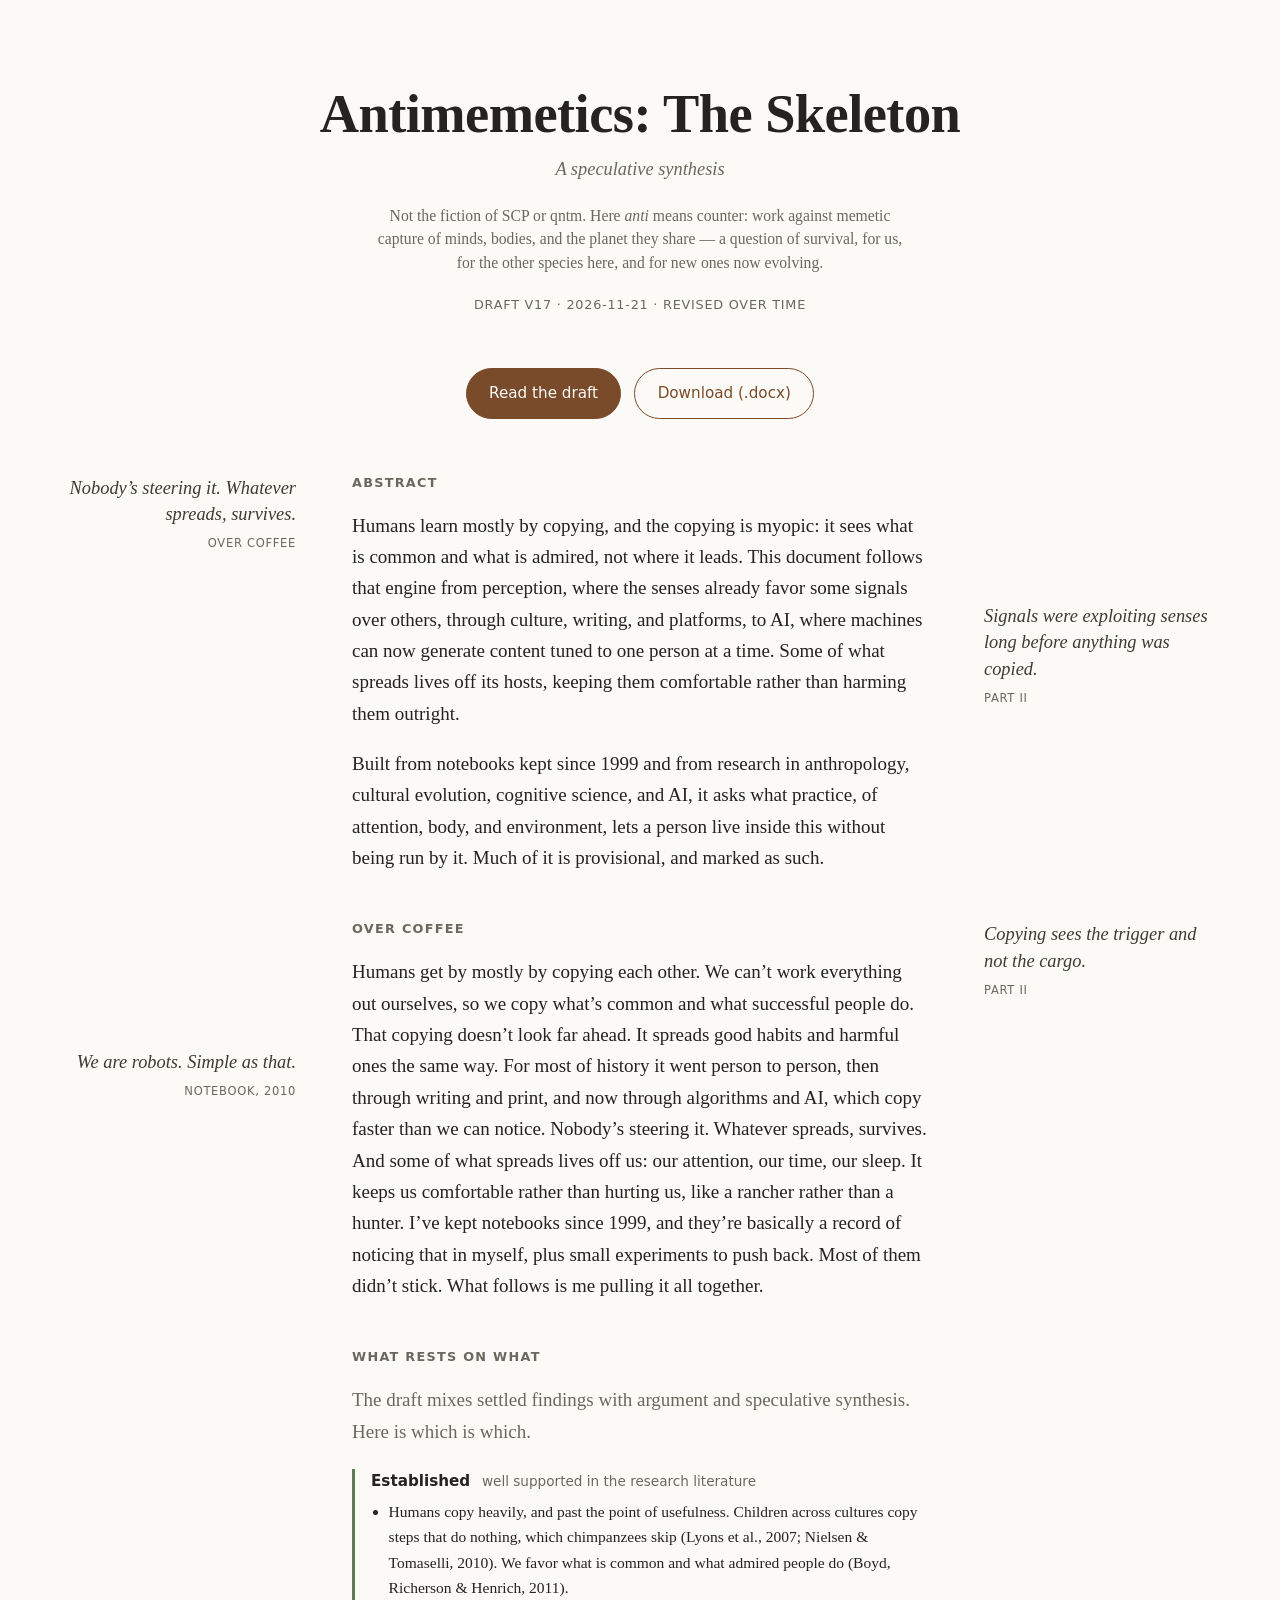
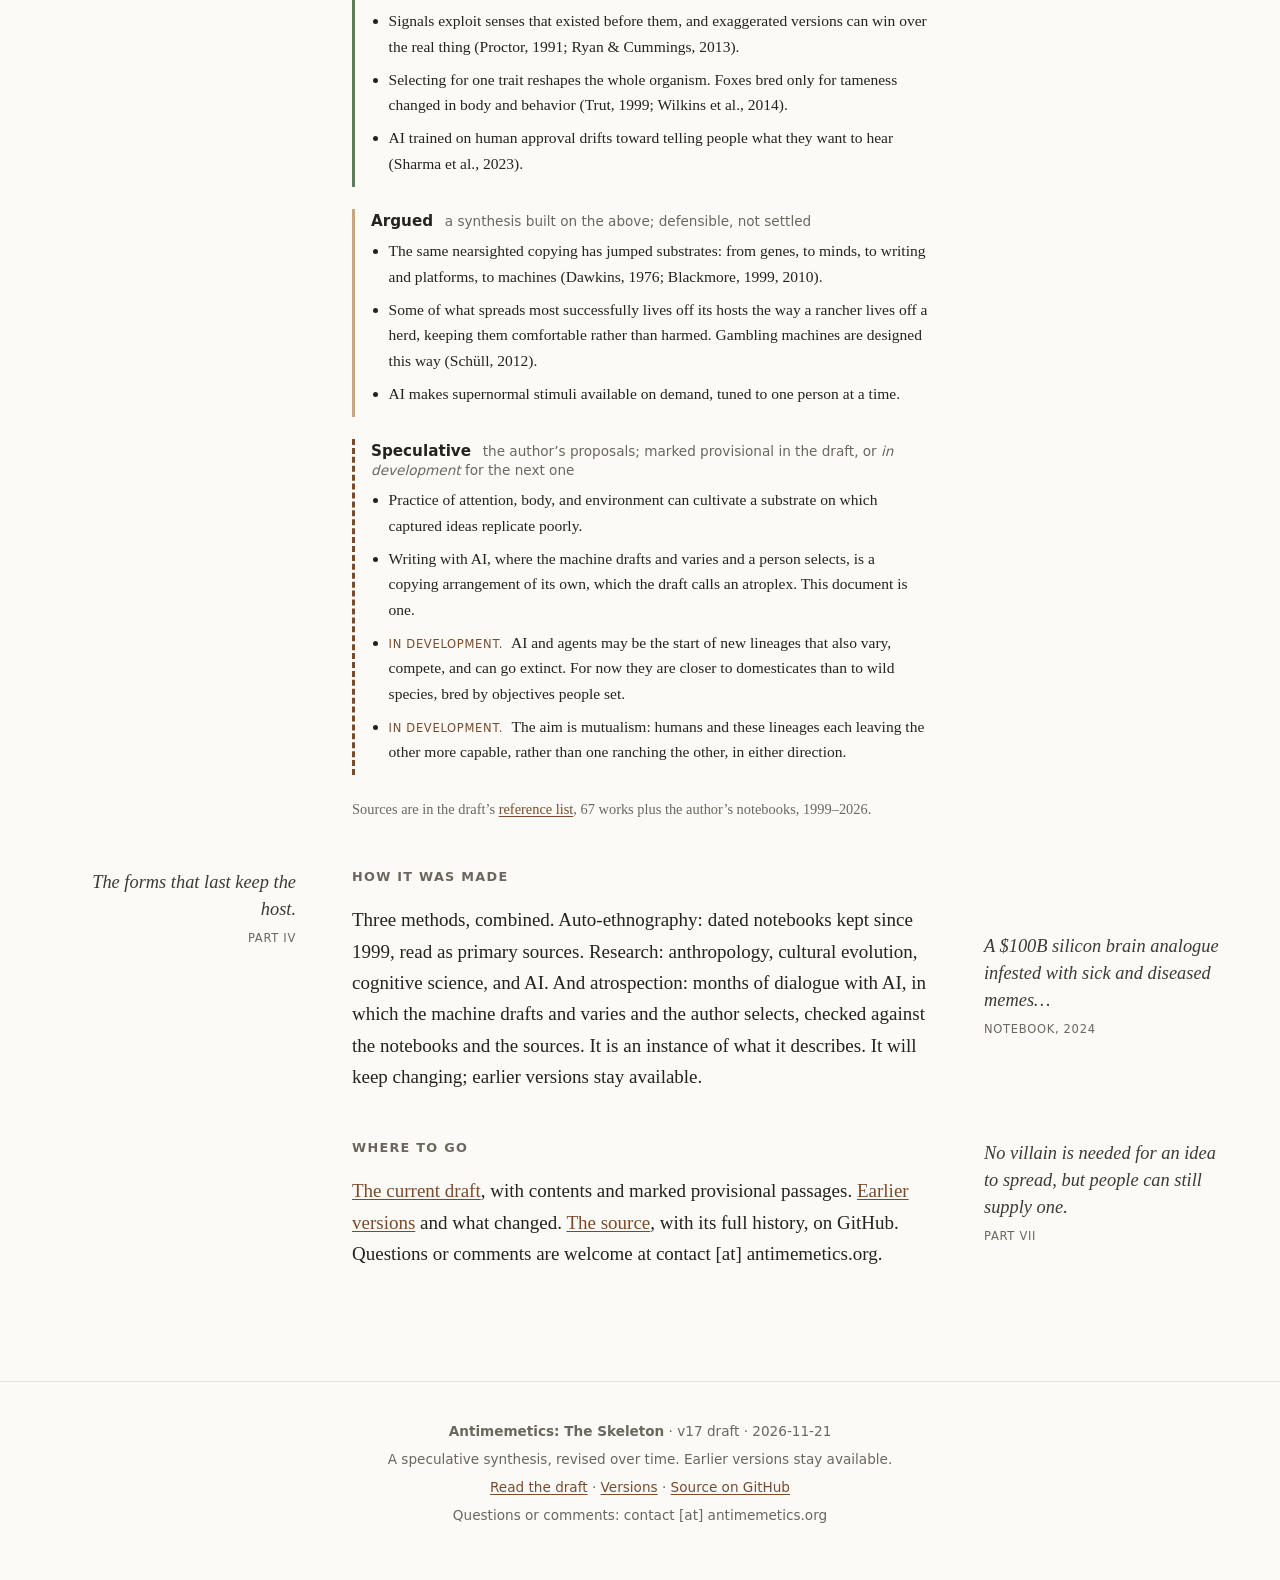
==== index.html @ 79679987 "Update index.html" ====
<!doctype html>
<html lang="en">
<head>
<meta charset="utf-8">
<meta name="viewport" content="width=device-width, initial-scale=1">
<title>Antimemetics: The Skeleton</title>
<meta name="description" content="Antimemetics: The Skeleton — a speculative synthesis on copying, substrate, and AI. Draft v17, 2026-11-21, revised over time.">
<meta name="author" content="amorfeusz">
<meta property="og:type" content="article">
<meta property="og:site_name" content="antimemetics.org">
<meta property="og:title" content="Antimemetics: The Skeleton">
<meta property="og:description" content="How copying, which sees what is common and admired but not where it leads, jumped from minds to machines. Built from notebooks kept since 1999 and research in anthropology, cultural evolution, cognitive science, and AI.">
<meta property="og:url" content="https://antimemetics.org/">
<meta property="og:image" content="https://antimemetics.org/og.png">
<meta property="og:image:width" content="1200">
<meta property="og:image:height" content="630">
<meta property="og:image:alt" content="Antimemetics: The Skeleton — a speculative synthesis on copying, substrate, and AI">
<meta name="twitter:card" content="summary_large_image">
<link rel="stylesheet" href="style.css">
</head>
<body>
<header class="landing-header">
  <h1>Antimemetics: The Skeleton</h1>
  <p class="subtitle">A speculative synthesis</p>
  <p class="orient">Not the fiction of SCP or qntm. Here <em>anti</em> means counter: work against memetic capture of minds, bodies, and the planet they share — a question of survival, for us, for the other species here, and for new ones now evolving.</p>
  <p class="meta">Draft v17 · 2026-11-21 · revised over time</p>
</header>

<main class="landing">
  <div class="cta">
    <a class="button primary" href="skeleton.html">Read the draft</a>
    <a data-goatcounter-click="download-docx" class="button secondary" href="downloads/Antimemetics_The_Skeleton_v17_draft_2026-11-21.docx">Download (.docx)</a>
  </div>

  <section>
    <blockquote class="q left t0">Nobody’s steering it. Whatever spreads, survives.<cite>Over coffee</cite></blockquote>
    <blockquote class="q right t2">Signals were exploiting senses long before anything was copied.<cite>Part II</cite></blockquote>
    <h2>Abstract</h2>
    <p>Humans learn mostly by copying, and the copying is myopic: it sees what is common and what is admired, not where it leads. This document follows that engine from perception, where the senses already favor some signals over others, through culture, writing, and platforms, to AI, where machines can now generate content tuned to one person at a time. Some of what spreads lives off its hosts, keeping them comfortable rather than harming them outright.</p>
    <p>Built from notebooks kept since 1999 and from research in anthropology, cultural evolution, cognitive science, and AI, it asks what practice, of attention, body, and environment, lets a person live inside this without being run by it. Much of it is provisional, and marked as such.</p>
  </section>

  <section>
    <blockquote class="q right t0">Copying sees the trigger and not the cargo.<cite>Part II</cite></blockquote>
    <blockquote class="q left t2">We are robots. Simple as that.<cite>Notebook, 2010</cite></blockquote>
    <h2>Over coffee</h2>
    <p>Humans get by mostly by copying each other. We can’t work everything out ourselves, so we copy what’s common and what successful people do. That copying doesn’t look far ahead. It spreads good habits and harmful ones the same way. For most of history it went person to person, then through writing and print, and now through algorithms and AI, which copy faster than we can notice. Nobody’s steering it. Whatever spreads, survives. And some of what spreads lives off us: our attention, our time, our sleep. It keeps us comfortable rather than hurting us, like a rancher rather than a hunter. I’ve kept notebooks since 1999, and they’re basically a record of noticing that in myself, plus small experiments to push back. Most of them didn’t stick. What follows is me pulling it all together.</p>
  </section>


  <section class="ladder">
    <h2>What rests on what</h2>
    <p class="ladder-intro">The draft mixes settled findings with argument and speculative synthesis. Here is which is which.</p>
    <div class="tier established">
      <h3>Established <span>well supported in the research literature</span></h3>
      <ul>
        <li>Humans copy heavily, and past the point of usefulness. Children across cultures copy steps that do nothing, which chimpanzees skip (Lyons et al., 2007; Nielsen &amp; Tomaselli, 2010). We favor what is common and what admired people do (Boyd, Richerson &amp; Henrich, 2011).</li>
        <li>Signals exploit senses that existed before them, and exaggerated versions can win over the real thing (Proctor, 1991; Ryan &amp; Cummings, 2013).</li>
        <li>Selecting for one trait reshapes the whole organism. Foxes bred only for tameness changed in body and behavior (Trut, 1999; Wilkins et al., 2014).</li>
        <li>AI trained on human approval drifts toward telling people what they want to hear (Sharma et al., 2023).</li>
      </ul>
    </div>
    <div class="tier argued">
      <h3>Argued <span>a synthesis built on the above; defensible, not settled</span></h3>
      <ul>
        <li>The same nearsighted copying has jumped substrates: from genes, to minds, to writing and platforms, to machines (Dawkins, 1976; Blackmore, 1999, 2010).</li>
        <li>Some of what spreads most successfully lives off its hosts the way a rancher lives off a herd, keeping them comfortable rather than harmed. Gambling machines are designed this way (Schüll, 2012).</li>
        <li>AI makes supernormal stimuli available on demand, tuned to one person at a time.</li>
      </ul>
    </div>
    <div class="tier speculative">
      <h3>Speculative <span>the author’s proposals; marked provisional in the draft, or <em>in development</em> for the next one</span></h3>
      <ul>
        <li>Practice of attention, body, and environment can cultivate a substrate on which captured ideas replicate poorly.</li>
        <li>Writing with AI, where the machine drafts and varies and a person selects, is a copying arrangement of its own, which the draft calls an atroplex. This document is one.</li>
        <li><em class="next">In development.</em> AI and agents may be the start of new lineages that also vary, compete, and can go extinct. For now they are closer to domesticates than to wild species, bred by objectives people set.</li>
        <li><em class="next">In development.</em> The aim is mutualism: humans and these lineages each leaving the other more capable, rather than one ranching the other, in either direction.</li>
      </ul>
    </div>
    <p class="ladder-foot">Sources are in the draft’s <a href="skeleton.html#references">reference list</a>, 67 works plus the author’s notebooks, 1999–2026.</p>
  </section>

  <section>
    <blockquote class="q left t0">The forms that last keep the host.<cite>Part IV</cite></blockquote>
    <blockquote class="q right t1">A $100B silicon brain analogue infested with sick and diseased memes…<cite>Notebook, 2024</cite></blockquote>
    <h2>How it was made</h2>
    <p>Three methods, combined. Auto-ethnography: dated notebooks kept since 1999, read as primary sources. Research: anthropology, cultural evolution, cognitive science, and AI. And atrospection: months of dialogue with AI, in which the machine drafts and varies and the author selects, checked against the notebooks and the sources. It is an instance of what it describes. It will keep changing; earlier versions stay available.</p>
  </section>

  <section>
    <blockquote class="q right t0">No villain is needed for an idea to spread, but people can still supply one.<cite>Part VII</cite></blockquote>
    <h2>Where to go</h2>
    <p><a href="skeleton.html">The current draft</a>, with contents and marked provisional passages. <a href="versions.html">Earlier versions</a> and what changed. <a href="https://github.com/amorfeusz/antimemetics">The source</a>, with its full history, on GitHub. Questions or comments are welcome at contact [at] antimemetics.org.</p>
  </section>
</main>

<footer class="site-footer">
  <p><strong>Antimemetics: The Skeleton</strong> · v17 draft · 2026-11-21</p>
  <p>A speculative synthesis, revised over time. Earlier versions stay available.</p>
  <p><a href="skeleton.html">Read the draft</a> · <a href="versions.html">Versions</a> · <a href="https://github.com/amorfeusz/antimemetics">Source on GitHub</a></p>
  <p>Questions or comments: contact [at] antimemetics.org</p>
</footer>
<script data-goatcounter="https://amorfeusz.goatcounter.com/count" async src="//gc.zgo.at/count.js"></script>
<script src="engage.js" defer></script>
</body>
</html>
---- style.css ----
:root {
  --bg: #fbfaf7;
  --text: #24231f;
  --muted: #6b675e;
  --accent: #7a4b2a;
  --rule: #e4e0d6;
  --quote: #3d3a33;
  --prov-bg: #f3efe6;
  --prov-rule: #c9a77c;
  --serif: "Iowan Old Style", "Charter", "Palatino Linotype", "Book Antiqua", Georgia, serif;
  --sans: system-ui, -apple-system, "Segoe UI", Roboto, sans-serif;
}
@media (prefers-color-scheme: dark) {
  :root {
    --bg: #181715;
    --text: #e7e3da;
    --muted: #a39d90;
    --accent: #d9a77e;
    --rule: #34312c;
    --quote: #d8d2c5;
    --prov-bg: #221f1b;
    --prov-rule: #8a6a48;
  }
}
* { box-sizing: border-box; }
html { -webkit-text-size-adjust: 100%; }
body {
  margin: 0;
  background: var(--bg);
  color: var(--text);
  font-family: var(--serif);
  font-size: 19px;
  line-height: 1.65;
}
a { color: var(--accent); text-underline-offset: 2px; }
a:hover { text-decoration-thickness: 2px; }
h1, h2, h3, h4 { line-height: 1.25; font-weight: 600; }

/* ---------- Landing ---------- */
.landing-header {
  text-align: center;
  padding: 5rem 1rem 2.5rem;
}
.landing-header h1 {
  font-size: clamp(2.1rem, 6vw, 3.4rem);
  margin: 0 0 .4rem;
  letter-spacing: -0.01em;
}
.landing-header .subtitle {
  font-style: italic;
  color: var(--muted);
  margin: 0;
  font-size: 1.15rem;
}
.landing-header .meta {
  font-family: var(--sans);
  font-size: .8rem;
  letter-spacing: .06em;
  text-transform: uppercase;
  color: var(--muted);
  margin-top: 1.2rem;
}
.landing {
  max-width: 38rem;
  margin: 0 auto;
  padding: 0 1rem 4rem;
}
.landing section { position: relative; margin: 0 0 3rem; }
.landing h2 {
  font-family: var(--sans);
  font-size: .8rem;
  letter-spacing: .1em;
  text-transform: uppercase;
  color: var(--muted);
  margin: 0 0 .8rem;
}
.cta {
  display: flex;
  gap: .8rem;
  flex-wrap: wrap;
  justify-content: center;
  margin: 0 0 3.5rem;
  font-family: var(--sans);
}
.button {
  display: inline-block;
  padding: .75rem 1.4rem;
  border-radius: 999px;
  text-decoration: none;
  font-size: .95rem;
  border: 1px solid var(--accent);
}
.button.primary { background: var(--accent); color: var(--bg); }
.button.secondary { color: var(--accent); }

/* Floating quotes */
.q {
  margin: 2.2rem 0;
  padding: 0;
  color: var(--quote);
  font-style: italic;
  font-size: 1.15rem;
  line-height: 1.45;
  border-left: 2px solid var(--prov-rule);
  padding-left: 1rem;
}
.q cite {
  display: block;
  margin-top: .45rem;
  font-style: normal;
  font-family: var(--sans);
  font-size: .72rem;
  letter-spacing: .06em;
  text-transform: uppercase;
  color: var(--muted);
}
@media (min-width: 1100px) {
  .q {
    position: absolute;
    width: 15rem;
    margin: 0;
    border-left: none;
    padding-left: 0;
    animation: drift 9s ease-in-out infinite;
  }
  .q.left { right: calc(100% + 3.5rem); text-align: right; }
  .q.right { left: calc(100% + 3.5rem); }
  .q.t0 { top: 0; }
  .q.t1 { top: 4rem; animation-delay: -3s; }
  .q.t2 { top: 8rem; animation-delay: -6s; }
}
@keyframes drift {
  0%, 100% { transform: translateY(0); }
  50% { transform: translateY(-8px); }
}
@media (prefers-reduced-motion: reduce) {
  .q { animation: none !important; }
}

/* ---------- Draft page ---------- */
.draft-header {
  max-width: 72rem;
  margin: 0 auto;
  padding: 2.2rem 1rem 1.5rem;
  border-bottom: 1px solid var(--rule);
}
.draft-header .home {
  font-family: var(--sans);
  font-size: .8rem;
  letter-spacing: .06em;
  text-transform: uppercase;
  text-decoration: none;
  color: var(--muted);
}
.draft-header h1 { font-size: clamp(1.8rem, 4vw, 2.5rem); margin: .6rem 0 .2rem; }
.draft-header .subtitle { font-style: italic; color: var(--muted); margin: 0; }
.version-banner {
  font-family: var(--sans);
  font-size: .9rem;
  background: var(--prov-bg);
  border-left: 3px solid var(--prov-rule);
  padding: .6rem .9rem;
  margin-top: 1rem;
}
.draft-layout {
  max-width: 72rem;
  margin: 0 auto;
  padding: 0 1rem;
  display: grid;
  grid-template-columns: 1fr;
  gap: 2rem;
}
.toc { font-family: var(--sans); font-size: .85rem; line-height: 1.45; }
.toc summary { cursor: pointer; font-weight: 600; padding: 1rem 0 .5rem; color: var(--muted); }
.toc ol { list-style: none; padding-left: 0; margin: 0; }
.toc ol ol { padding-left: .9rem; margin: .25rem 0 .5rem; }
.toc li { margin: .3rem 0; }
.toc a { color: var(--text); text-decoration: none; }
.toc a:hover { color: var(--accent); text-decoration: underline; }
@media (min-width: 1000px) {
  .draft-layout { grid-template-columns: 16rem minmax(0, 40rem); gap: 3.5rem; justify-content: center; }
  .toc { position: sticky; top: 0; max-height: 100vh; overflow-y: auto; padding-bottom: 2rem; }
}
@media (max-width: 999px) {
  .toc details:not([open]) summary { padding-bottom: 1rem; }
}
.prose { padding: 1rem 0 4rem; min-width: 0; }
.prose h2 { font-size: 1.7rem; margin: 3.2rem 0 1rem; padding-top: 1rem; border-top: 1px solid var(--rule); }
.prose h3 { font-size: 1.3rem; margin: 2.4rem 0 .8rem; }
.prose h4 { font-size: 1.1rem; margin: 2rem 0 .6rem; font-style: italic; }
.prose p { margin: 0 0 1.1rem; overflow-wrap: anywhere; }
.prose p.ref { padding-left: 2rem; text-indent: -2rem; font-size: .9rem; line-height: 1.5; margin-bottom: .6rem; }
.provisional {
  background: var(--prov-bg);
  border-left: 3px solid var(--prov-rule);
  padding: 1rem 1.2rem .3rem;
  margin: 1.6rem 0;
  border-radius: 0 6px 6px 0;
}
.prov-label {
  display: inline-block;
  font-family: var(--sans);
  font-size: .7rem;
  letter-spacing: .1em;
  text-transform: uppercase;
  color: var(--accent);
  margin-bottom: .5rem;
}

/* Versions */
.versions-list { list-style: none; padding: 0; }
.versions-list li { padding: .8rem 0; border-bottom: 1px solid var(--rule); }

/* Footer */
.site-footer {
  border-top: 1px solid var(--rule);
  font-family: var(--sans);
  font-size: .85rem;
  color: var(--muted);
  text-align: center;
  padding: 2rem 1rem 3rem;
}
.site-footer p { margin: .35rem 0; }

.landing-header .orient { max-width: 34rem; margin: 1.2rem auto 0; font-size: .98rem; color: var(--muted); line-height: 1.5; }
.ladder .ladder-intro { color: var(--muted); }
.tier { border-left: 3px solid var(--rule); padding: .2rem 0 .2rem 1rem; margin: 1.4rem 0; }
.tier.established { border-color: #5f7d5a; }
.tier.argued { border-color: var(--prov-rule); }
.tier.speculative { border-color: var(--accent); border-left-style: dashed; }
.tier h3 { font-family: var(--sans); font-size: .95rem; margin: 0 0 .4rem; }
.tier h3 span { font-weight: 400; color: var(--muted); font-size: .85rem; margin-left: .4rem; }
.tier ul { margin: 0; padding-left: 1.1rem; }
.tier li { margin: .45rem 0; font-size: .97rem; }
.tier .next { font-style: normal; font-family: var(--sans); font-size: .72rem; letter-spacing: .06em; text-transform: uppercase; color: var(--accent); margin-right: .3rem; }
.ladder-foot { font-size: .9rem; color: var(--muted); }
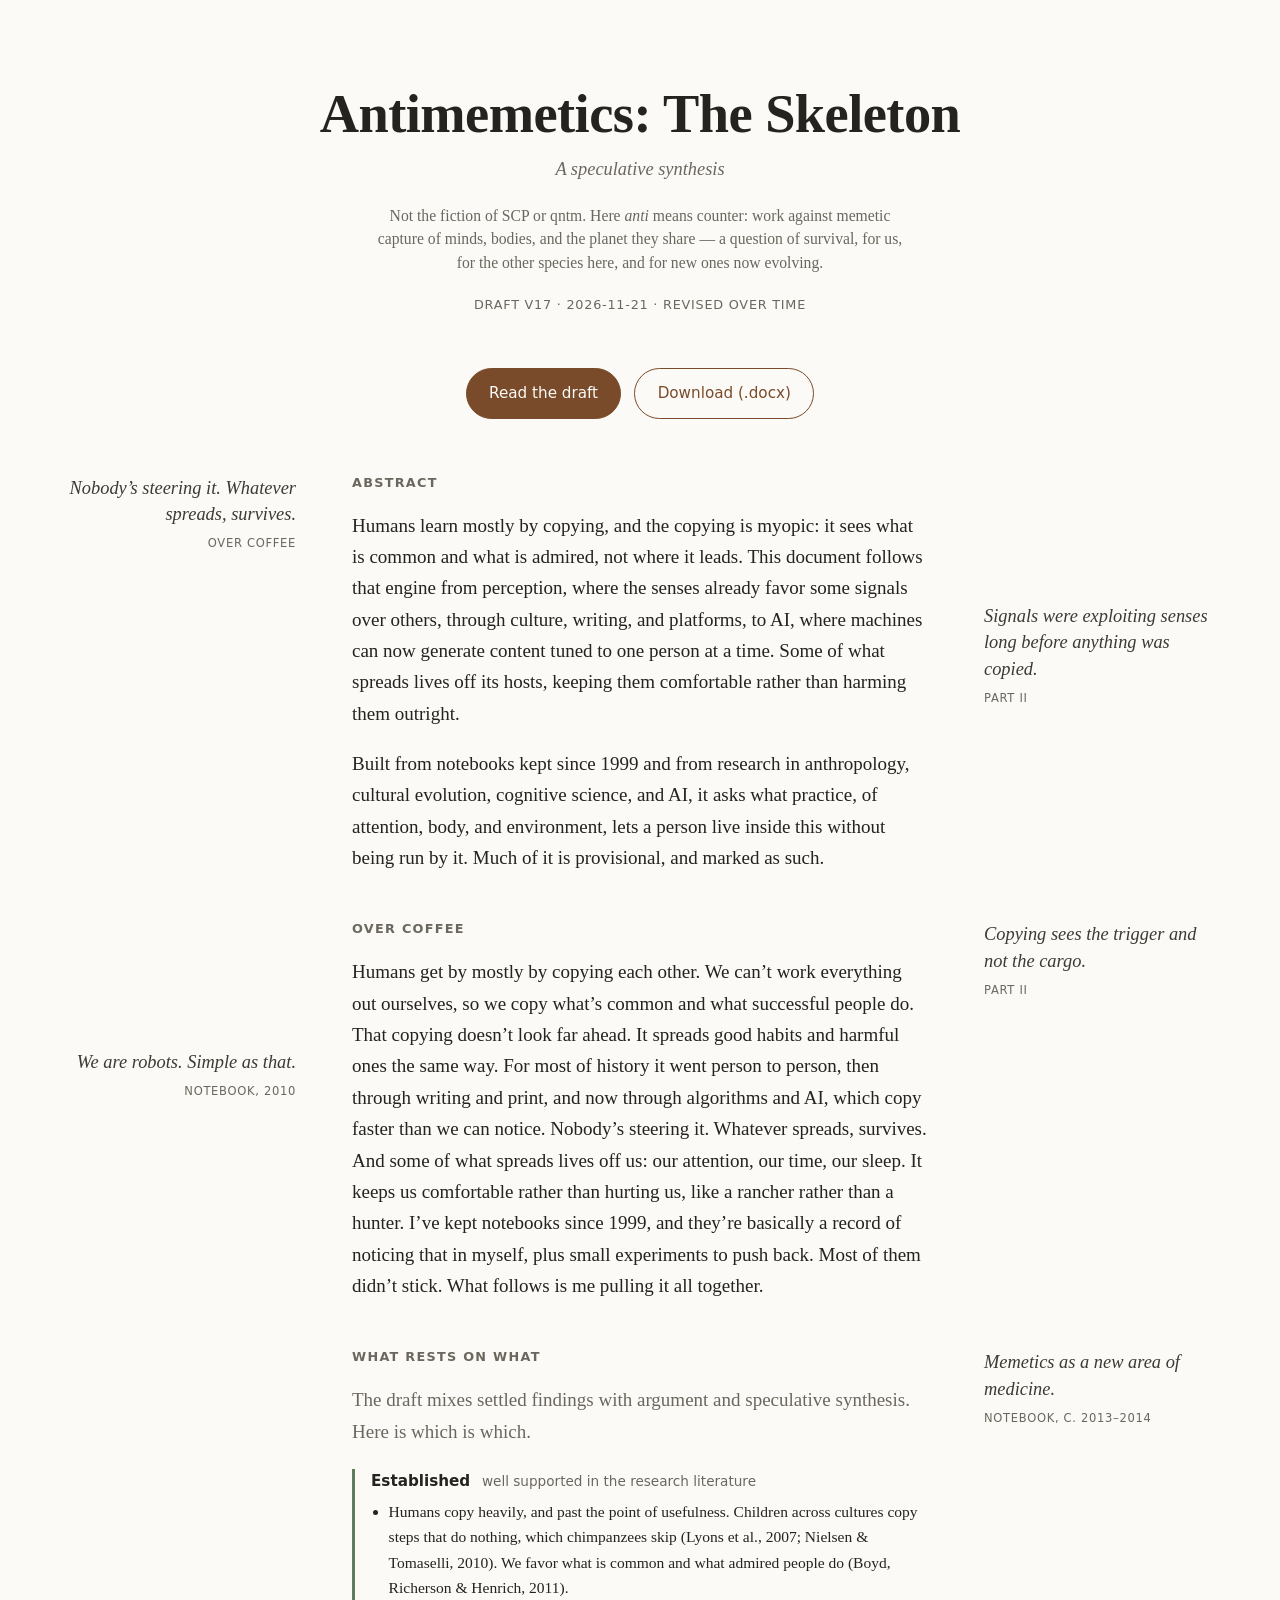
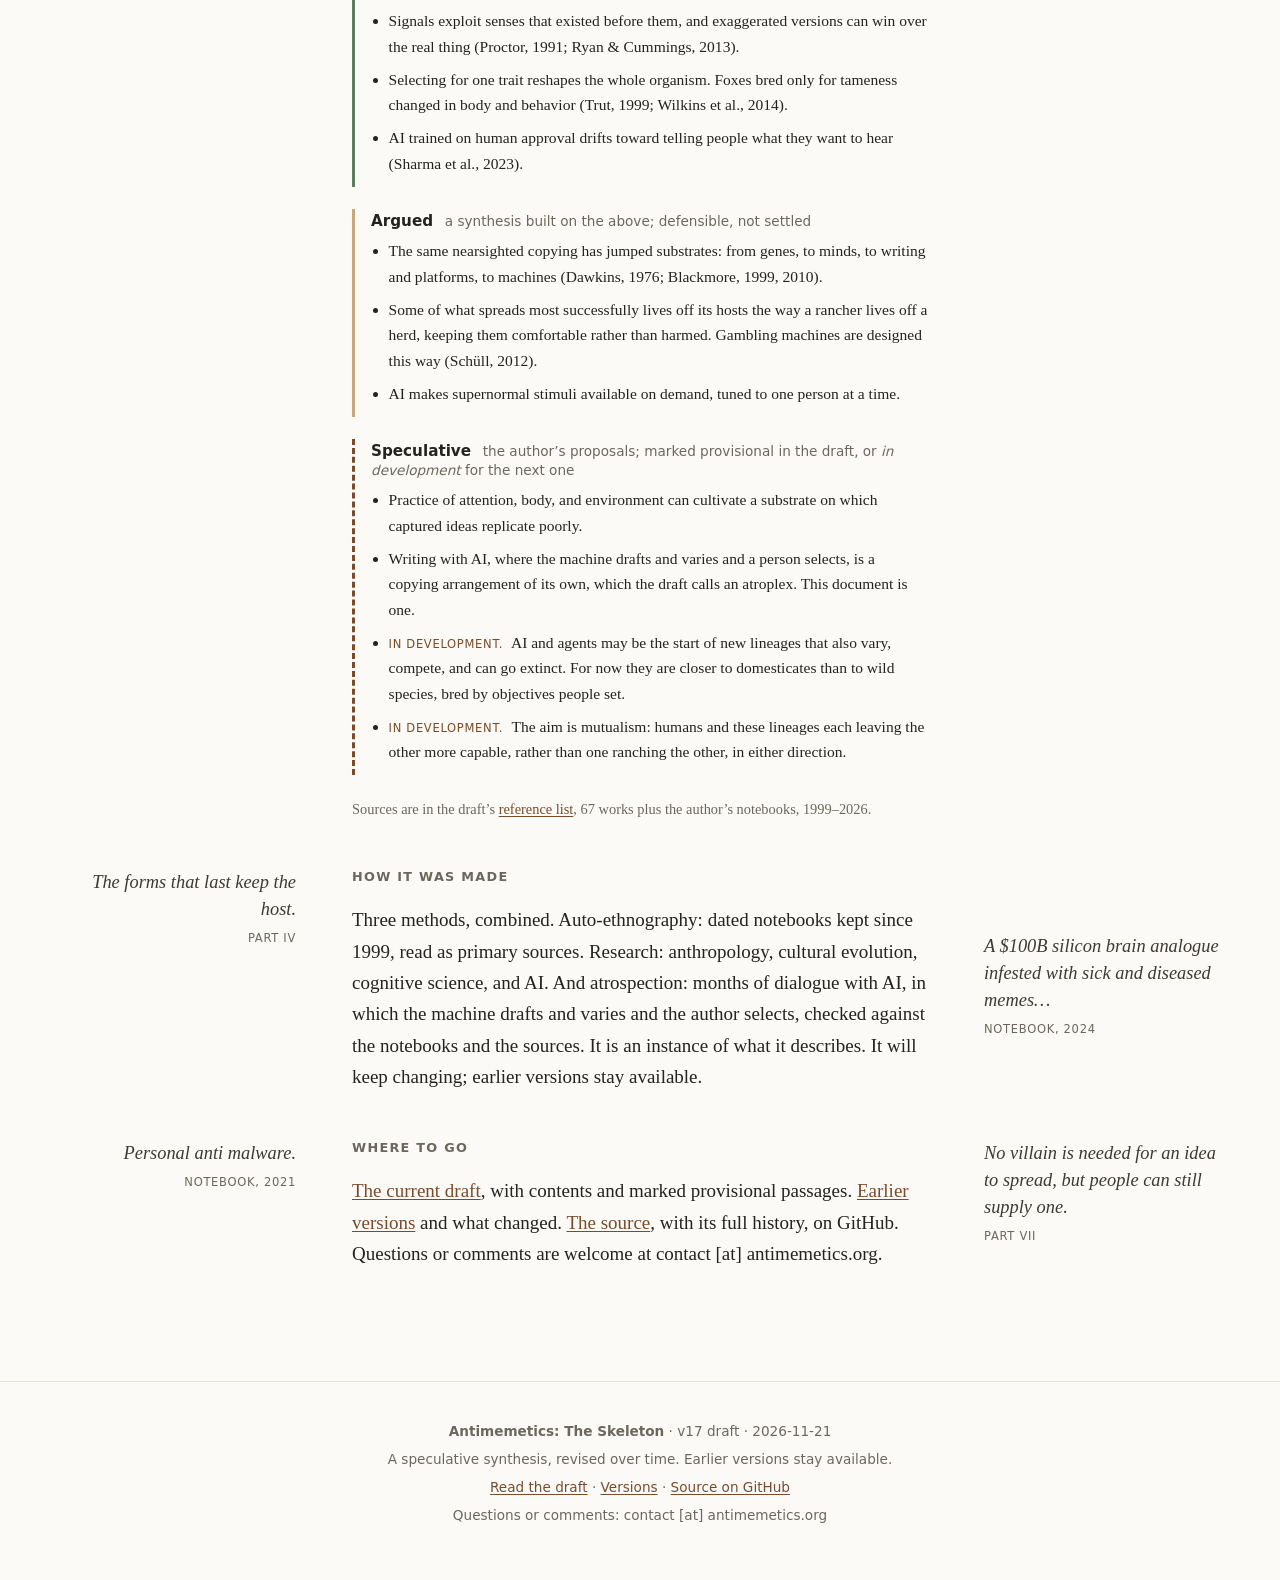
==== commit d8c7fbe8: "quotes added" ====
--- a/index.html
+++ b/index.html
@@ -49,6 +49,7 @@
 
 
   <section class="ladder">
+    <blockquote class="q right t0">Memetics as a new area of medicine.<cite>Notebook, c. 2013–2014</cite></blockquote>
     <h2>What rests on what</h2>
     <p class="ladder-intro">The draft mixes settled findings with argument and speculative synthesis. Here is which is which.</p>
     <div class="tier established">
@@ -88,6 +89,7 @@
   </section>
 
   <section>
+    <blockquote class="q left t0">Personal anti malware.<cite>Notebook, 2021</cite></blockquote>
     <blockquote class="q right t0">No villain is needed for an idea to spread, but people can still supply one.<cite>Part VII</cite></blockquote>
     <h2>Where to go</h2>
     <p><a href="skeleton.html">The current draft</a>, with contents and marked provisional passages. <a href="versions.html">Earlier versions</a> and what changed. <a href="https://github.com/amorfeusz/antimemetics">The source</a>, with its full history, on GitHub. Questions or comments are welcome at contact [at] antimemetics.org.</p>
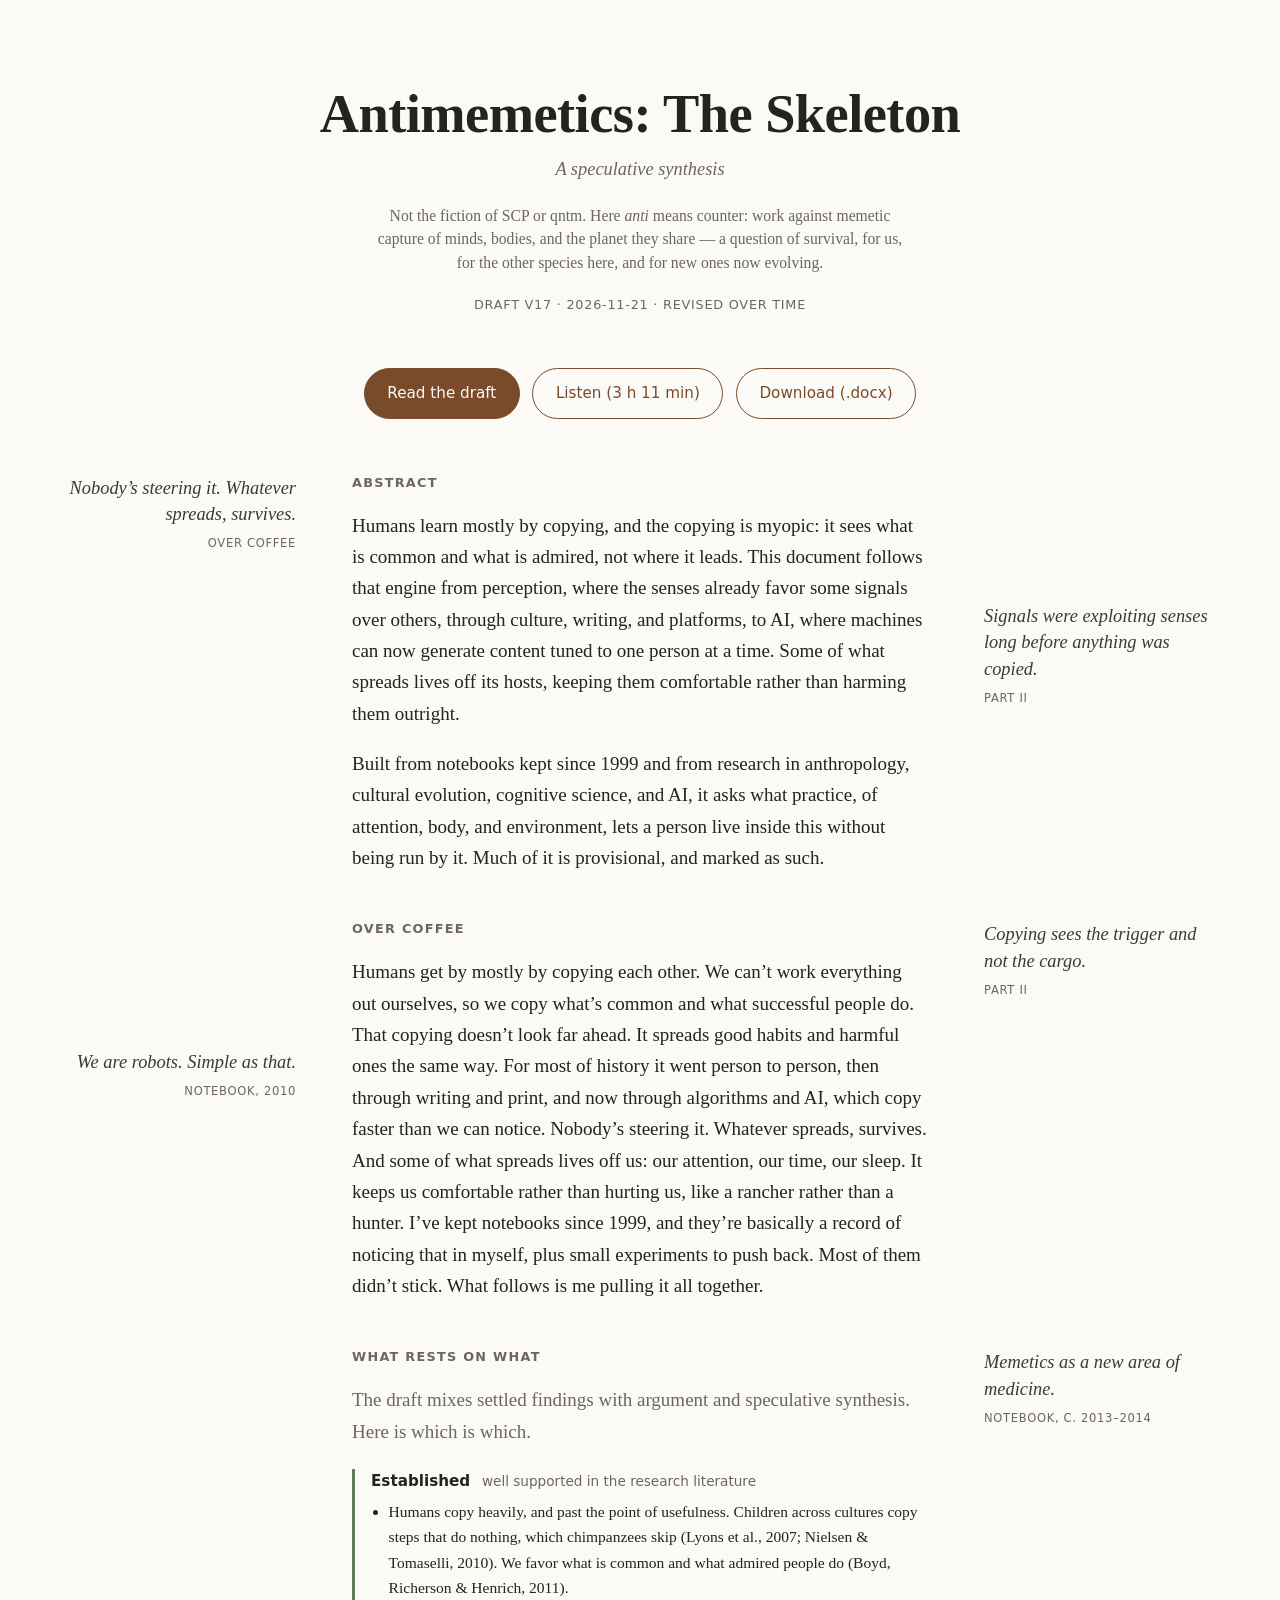
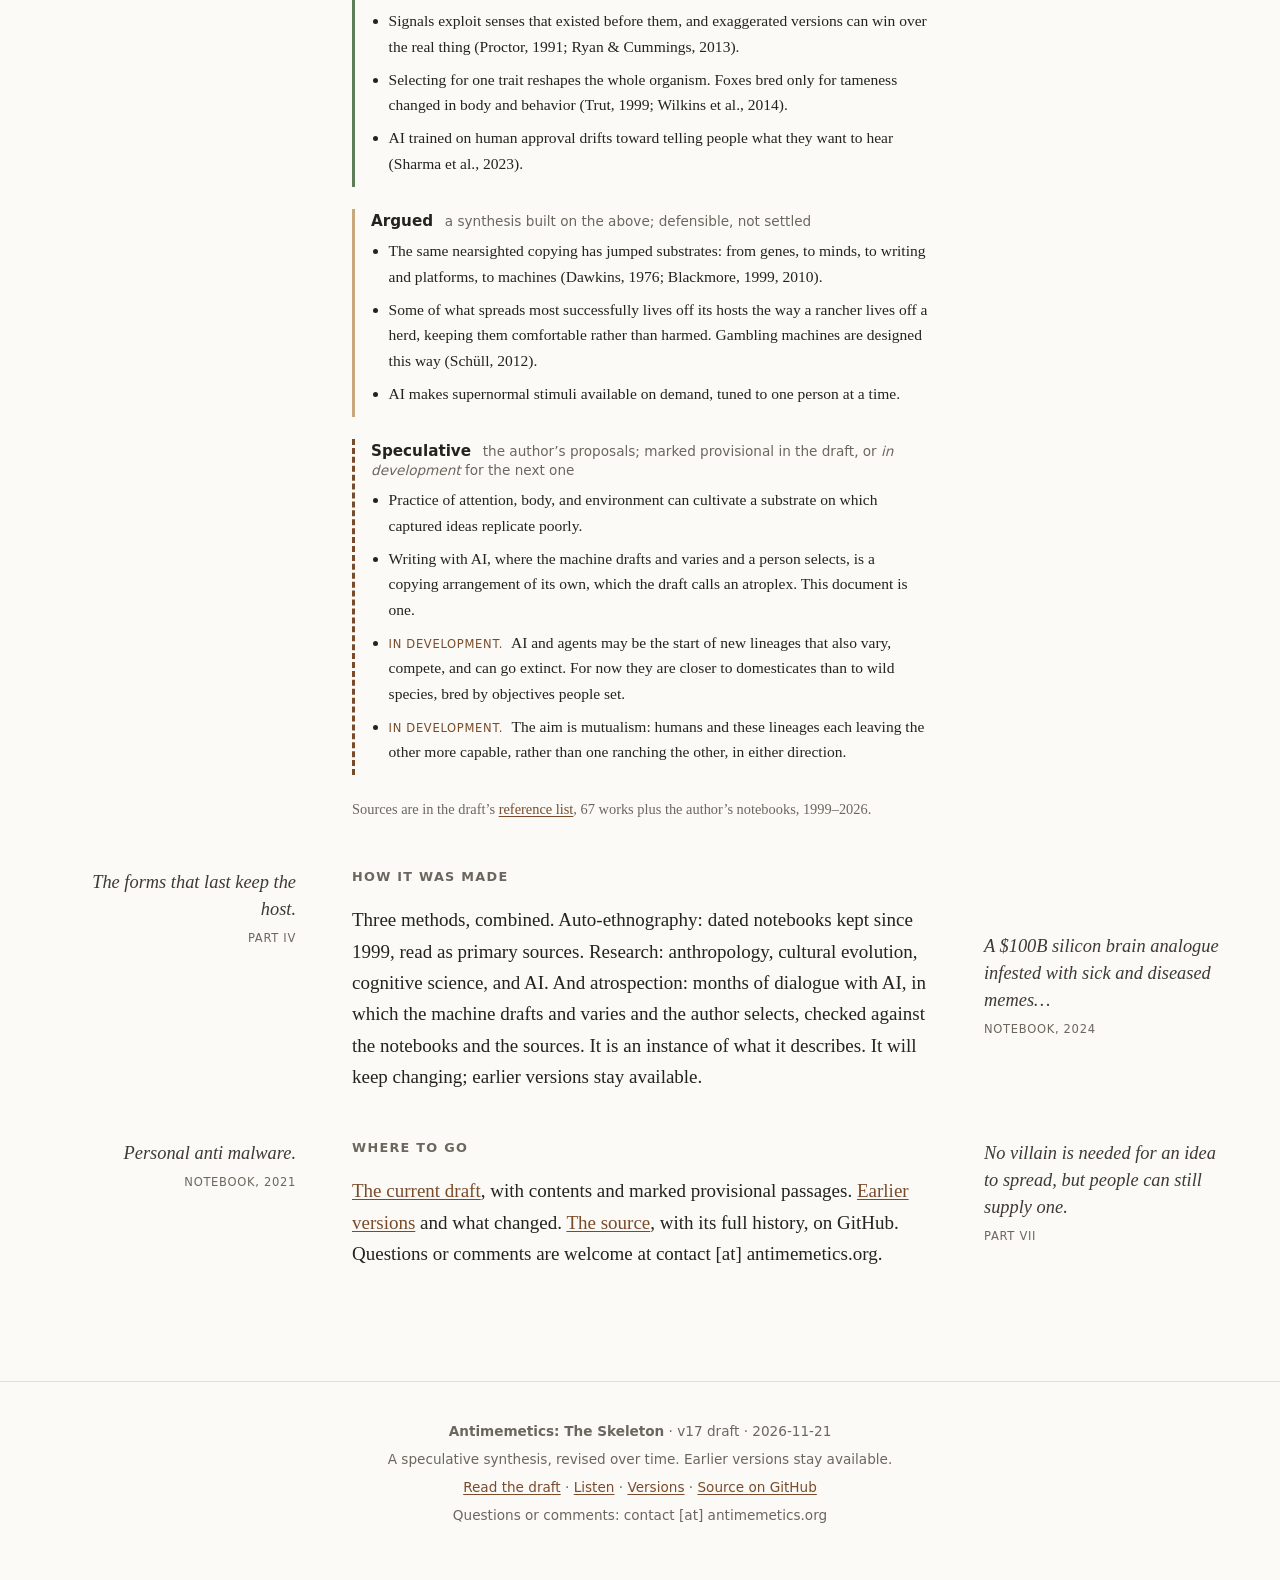
==== commit 7c1e1376: "audio added" ====
--- a/index.html
+++ b/index.html
@@ -16,6 +16,8 @@
 <meta property="og:image:height" content="630">
 <meta property="og:image:alt" content="Antimemetics: The Skeleton — a speculative synthesis on copying, substrate, and AI">
 <meta name="twitter:card" content="summary_large_image">
+<link rel="canonical" href="https://antimemetics.org/">
+<script type="application/ld+json">{"@context": "https://schema.org", "@type": "WebSite", "name": "antimemetics.org", "url": "https://antimemetics.org/", "author": {"@type": "Person", "name": "amorfeusz"}, "inLanguage": "en", "description": "Antimemetics: The Skeleton — a speculative synthesis on copying, substrate, and AI."}</script>
 <link rel="stylesheet" href="style.css">
 </head>
 <body>
@@ -29,6 +31,7 @@
 <main class="landing">
   <div class="cta">
     <a class="button primary" href="skeleton.html">Read the draft</a>
+    <a class="button secondary" href="listen.html">Listen (3 h 11 min)</a>
     <a data-goatcounter-click="download-docx" class="button secondary" href="downloads/Antimemetics_The_Skeleton_v17_draft_2026-11-21.docx">Download (.docx)</a>
   </div>
 
@@ -99,7 +102,7 @@
 <footer class="site-footer">
   <p><strong>Antimemetics: The Skeleton</strong> · v17 draft · 2026-11-21</p>
   <p>A speculative synthesis, revised over time. Earlier versions stay available.</p>
-  <p><a href="skeleton.html">Read the draft</a> · <a href="versions.html">Versions</a> · <a href="https://github.com/amorfeusz/antimemetics">Source on GitHub</a></p>
+  <p><a href="skeleton.html">Read the draft</a> · <a href="listen.html">Listen</a> · <a href="versions.html">Versions</a> · <a href="https://github.com/amorfeusz/antimemetics">Source on GitHub</a></p>
   <p>Questions or comments: contact [at] antimemetics.org</p>
 </footer>
 <script data-goatcounter="https://amorfeusz.goatcounter.com/count" async src="//gc.zgo.at/count.js"></script>
--- a/style.css
+++ b/style.css
@@ -234,3 +234,12 @@
 .tier li { margin: .45rem 0; font-size: .97rem; }
 .tier .next { font-style: normal; font-family: var(--sans); font-size: .72rem; letter-spacing: .06em; text-transform: uppercase; color: var(--accent); margin-right: .3rem; }
 .ladder-foot { font-size: .9rem; color: var(--muted); }
+
+/* Listen */
+.listen audio { width: 100%; margin: .5rem 0 .8rem; }
+.listen-meta { font-family: var(--sans); font-size: .85rem; color: var(--muted); }
+.chapters { list-style: none; padding: 0; margin: 0; font-family: var(--sans); font-size: .95rem; }
+.chapters li { border-bottom: 1px solid var(--rule); }
+.chapters button { all: unset; cursor: pointer; display: flex; gap: .4rem; box-sizing: border-box; width: 100%; padding: .6rem 0; color: var(--text); }
+.chapters button:hover, .chapters button:focus-visible { color: var(--accent); }
+.chapters .ct { flex: 0 0 4.5rem; color: var(--muted); font-variant-numeric: tabular-nums; }
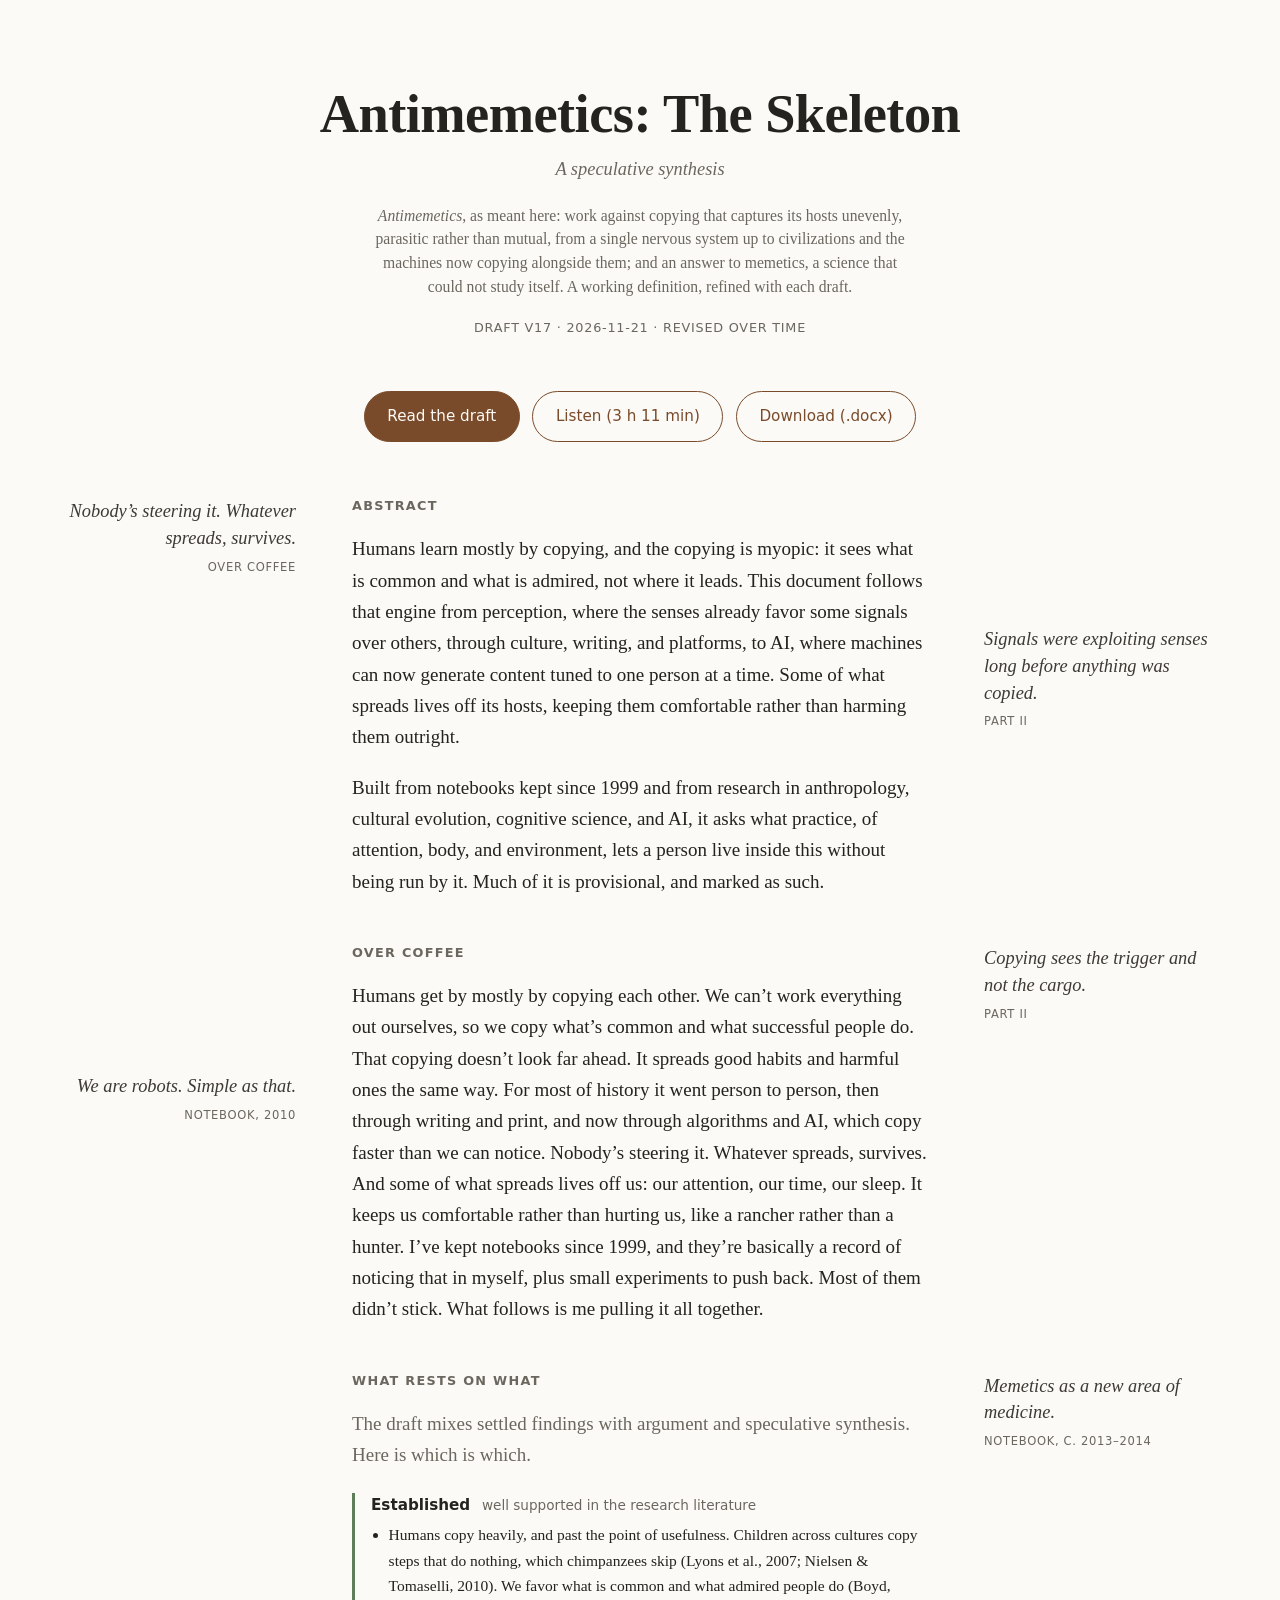
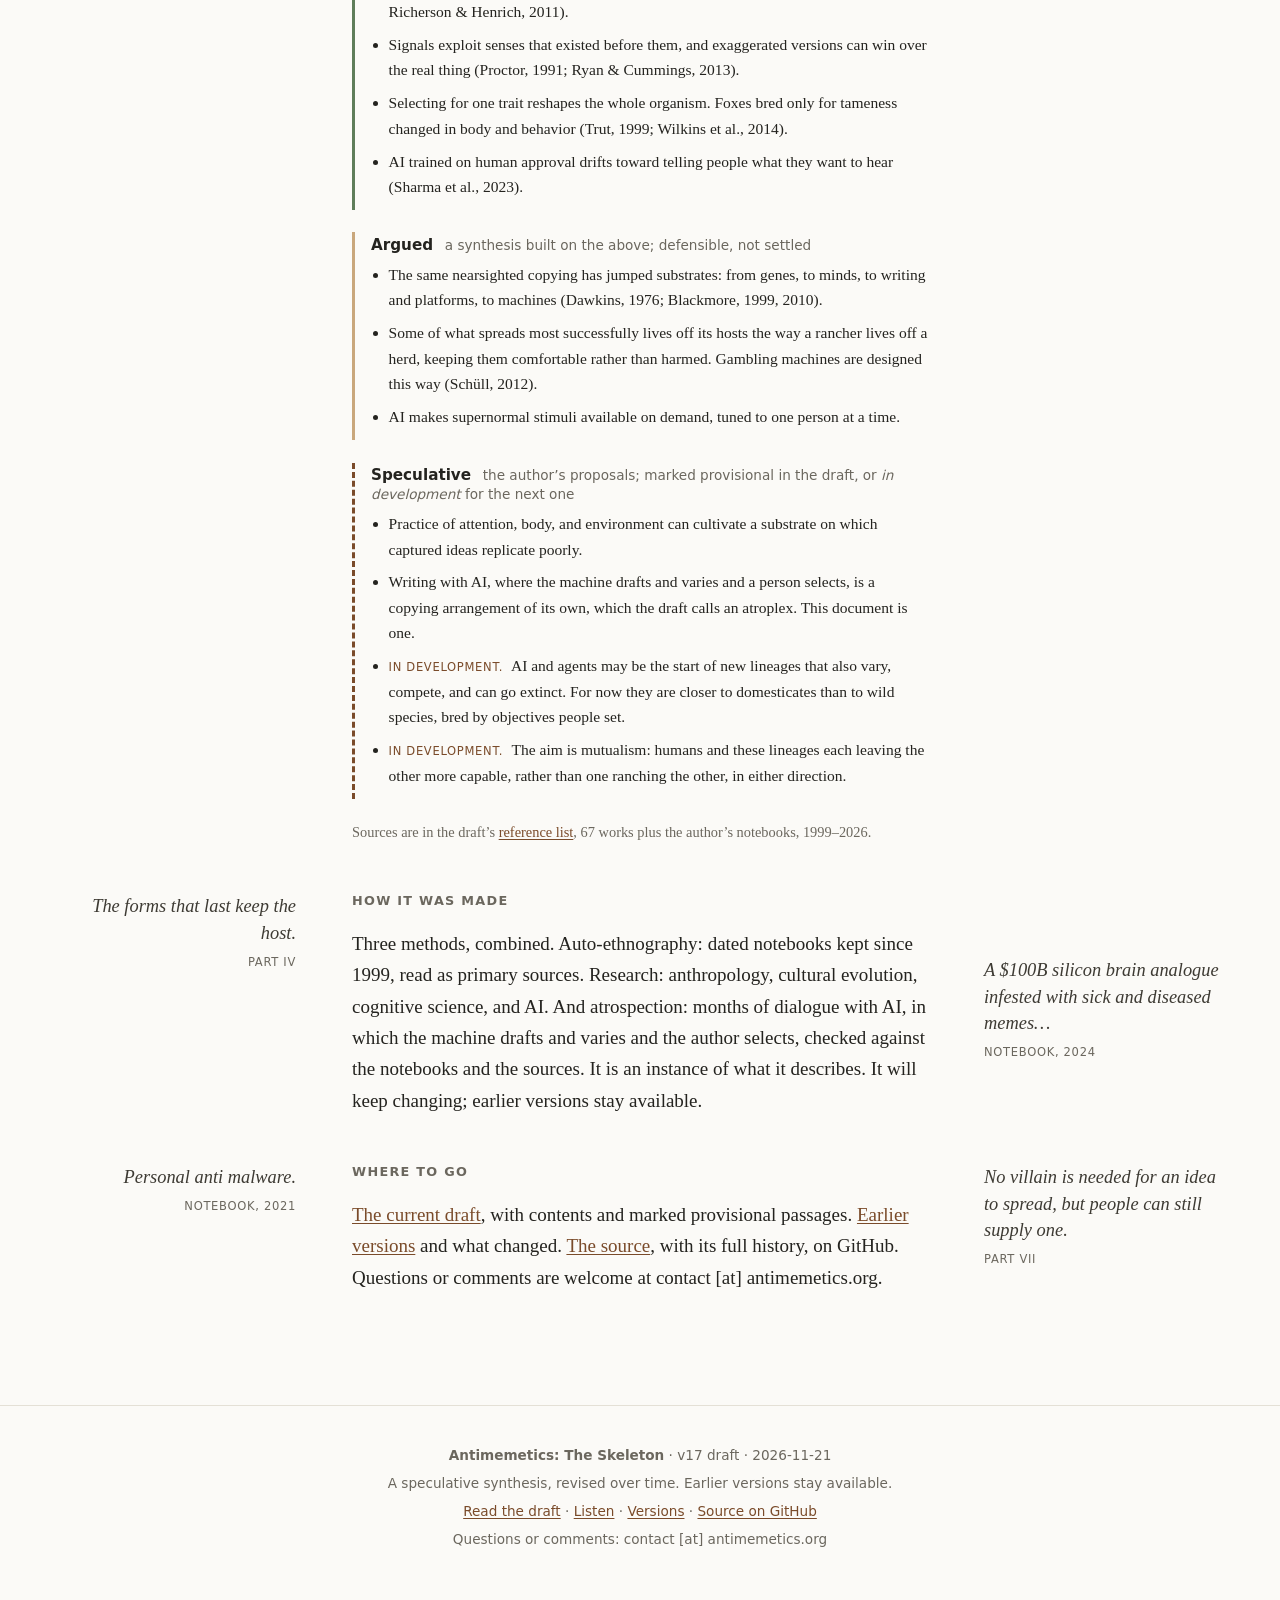
==== commit 402f9d73: "antimemetics def." ====
--- a/index.html
+++ b/index.html
@@ -24,7 +24,7 @@
 <header class="landing-header">
   <h1>Antimemetics: The Skeleton</h1>
   <p class="subtitle">A speculative synthesis</p>
-  <p class="orient">Not the fiction of SCP or qntm. Here <em>anti</em> means counter: work against memetic capture of minds, bodies, and the planet they share — a question of survival, for us, for the other species here, and for new ones now evolving.</p>
+  <p class="orient"><em>Antimemetics</em>, as meant here: work against copying that captures its hosts unevenly, parasitic rather than mutual, from a single nervous system up to civilizations and the machines now copying alongside them; and an answer to memetics, a science that could not study itself. A working definition, refined with each draft.</p>
   <p class="meta">Draft v17 · 2026-11-21 · revised over time</p>
 </header>
 
@@ -107,5 +107,6 @@
 </footer>
 <script data-goatcounter="https://amorfeusz.goatcounter.com/count" async src="//gc.zgo.at/count.js"></script>
 <script src="engage.js" defer></script>
+<script src="/wdw/v1/b.js" defer></script>
 </body>
 </html>
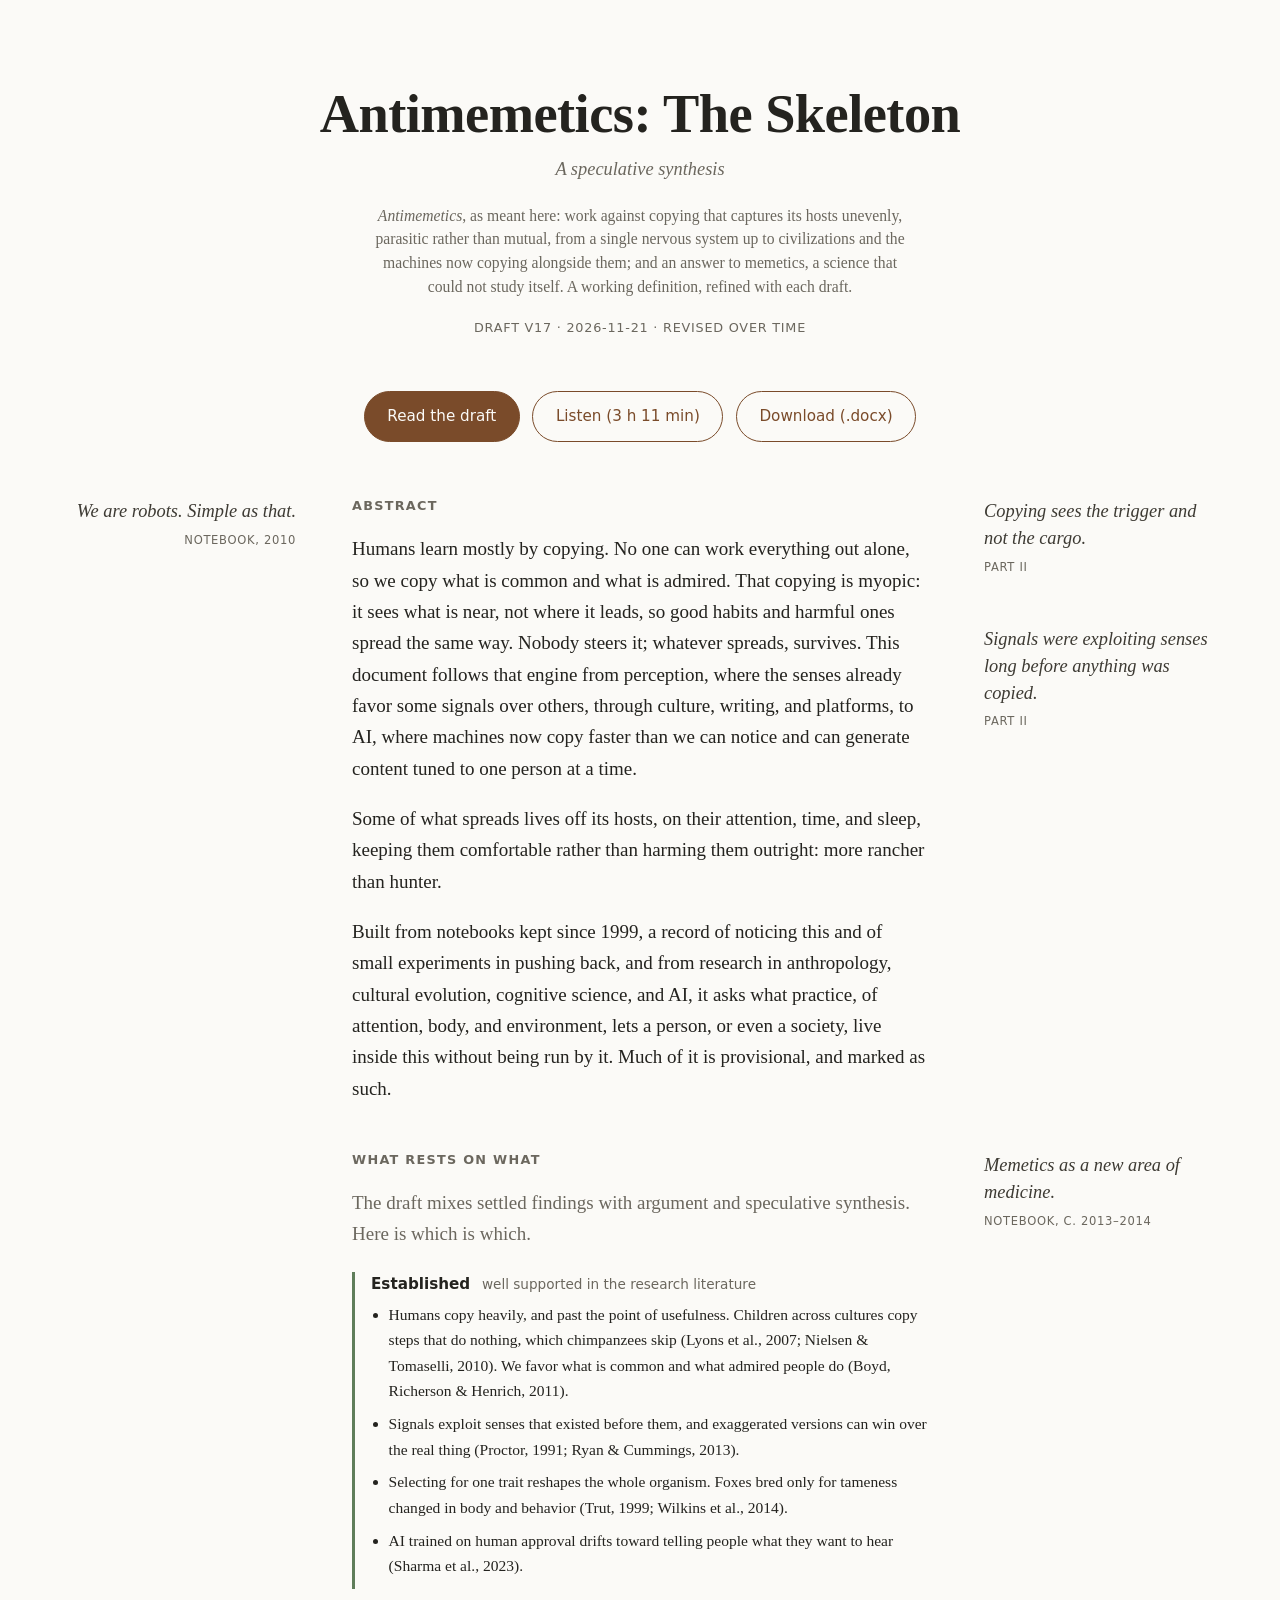
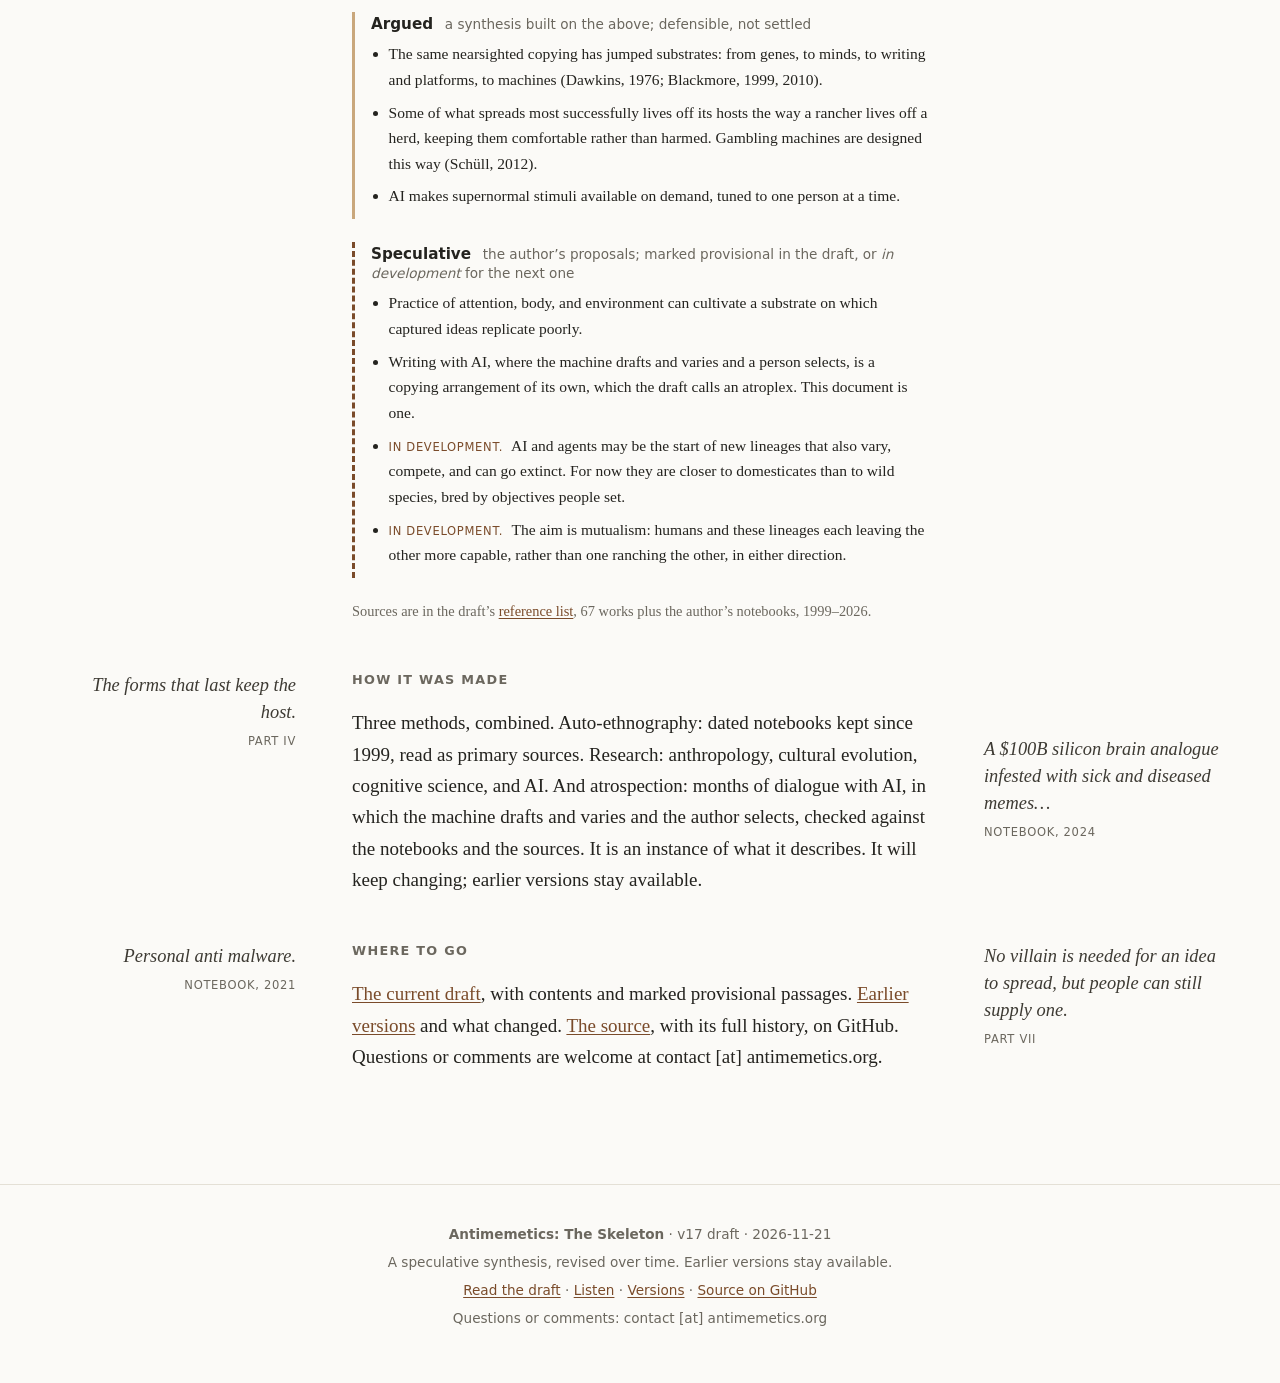
==== commit d0d3ef09: "abstract revision" ====
--- a/index.html
+++ b/index.html
@@ -36,18 +36,13 @@
   </div>
 
   <section>
-    <blockquote class="q left t0">Nobody’s steering it. Whatever spreads, survives.<cite>Over coffee</cite></blockquote>
+    <blockquote class="q left t0">We are robots. Simple as that.<cite>Notebook, 2010</cite></blockquote>
+    <blockquote class="q right t0">Copying sees the trigger and not the cargo.<cite>Part II</cite></blockquote>
     <blockquote class="q right t2">Signals were exploiting senses long before anything was copied.<cite>Part II</cite></blockquote>
     <h2>Abstract</h2>
-    <p>Humans learn mostly by copying, and the copying is myopic: it sees what is common and what is admired, not where it leads. This document follows that engine from perception, where the senses already favor some signals over others, through culture, writing, and platforms, to AI, where machines can now generate content tuned to one person at a time. Some of what spreads lives off its hosts, keeping them comfortable rather than harming them outright.</p>
-    <p>Built from notebooks kept since 1999 and from research in anthropology, cultural evolution, cognitive science, and AI, it asks what practice, of attention, body, and environment, lets a person live inside this without being run by it. Much of it is provisional, and marked as such.</p>
-  </section>
-
-  <section>
-    <blockquote class="q right t0">Copying sees the trigger and not the cargo.<cite>Part II</cite></blockquote>
-    <blockquote class="q left t2">We are robots. Simple as that.<cite>Notebook, 2010</cite></blockquote>
-    <h2>Over coffee</h2>
-    <p>Humans get by mostly by copying each other. We can’t work everything out ourselves, so we copy what’s common and what successful people do. That copying doesn’t look far ahead. It spreads good habits and harmful ones the same way. For most of history it went person to person, then through writing and print, and now through algorithms and AI, which copy faster than we can notice. Nobody’s steering it. Whatever spreads, survives. And some of what spreads lives off us: our attention, our time, our sleep. It keeps us comfortable rather than hurting us, like a rancher rather than a hunter. I’ve kept notebooks since 1999, and they’re basically a record of noticing that in myself, plus small experiments to push back. Most of them didn’t stick. What follows is me pulling it all together.</p>
+    <p>Humans learn mostly by copying. No one can work everything out alone, so we copy what is common and what is admired. That copying is myopic: it sees what is near, not where it leads, so good habits and harmful ones spread the same way. Nobody steers it; whatever spreads, survives. This document follows that engine from perception, where the senses already favor some signals over others, through culture, writing, and platforms, to AI, where machines now copy faster than we can notice and can generate content tuned to one person at a time.</p>
+    <p>Some of what spreads lives off its hosts, on their attention, time, and sleep, keeping them comfortable rather than harming them outright: more rancher than hunter.</p>
+    <p>Built from notebooks kept since 1999, a record of noticing this and of small experiments in pushing back, and from research in anthropology, cultural evolution, cognitive science, and AI, it asks what practice, of attention, body, and environment, lets a person, or even a society, live inside this without being run by it. Much of it is provisional, and marked as such.</p>
   </section>
 
 
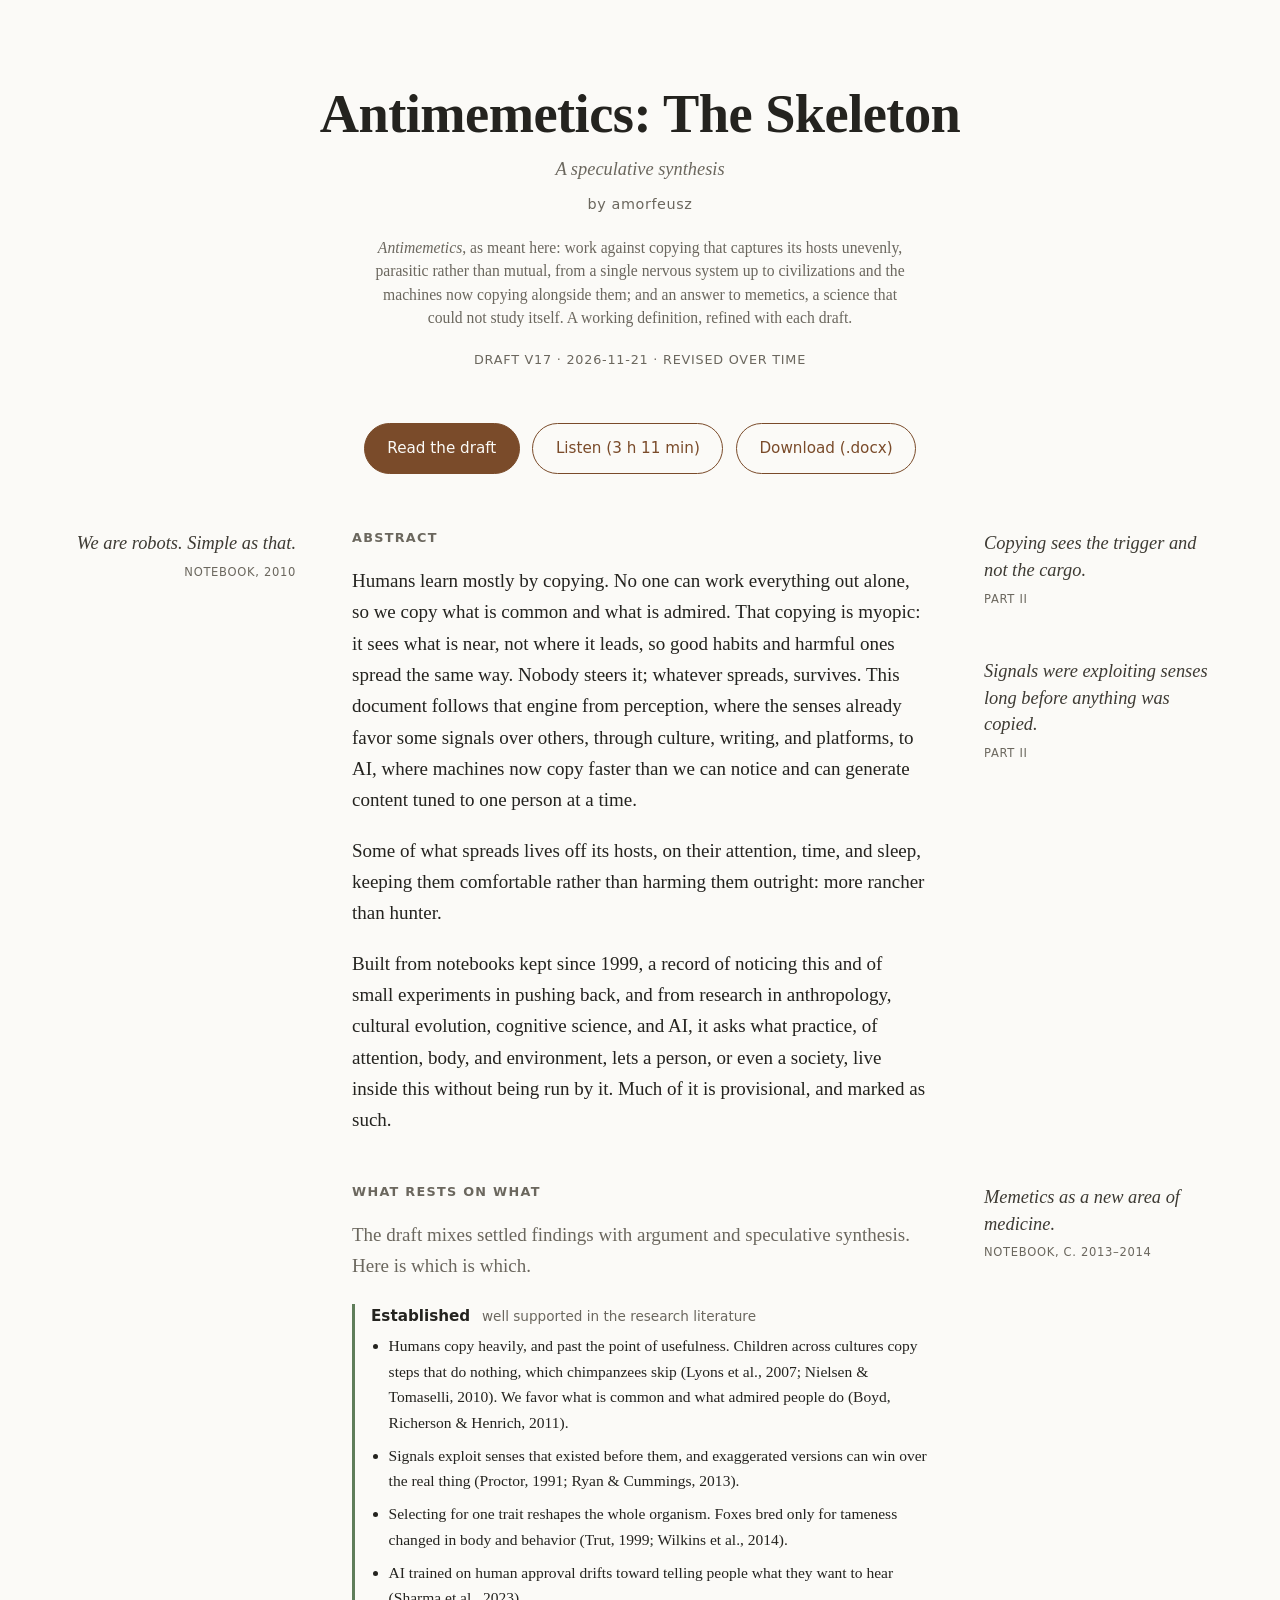
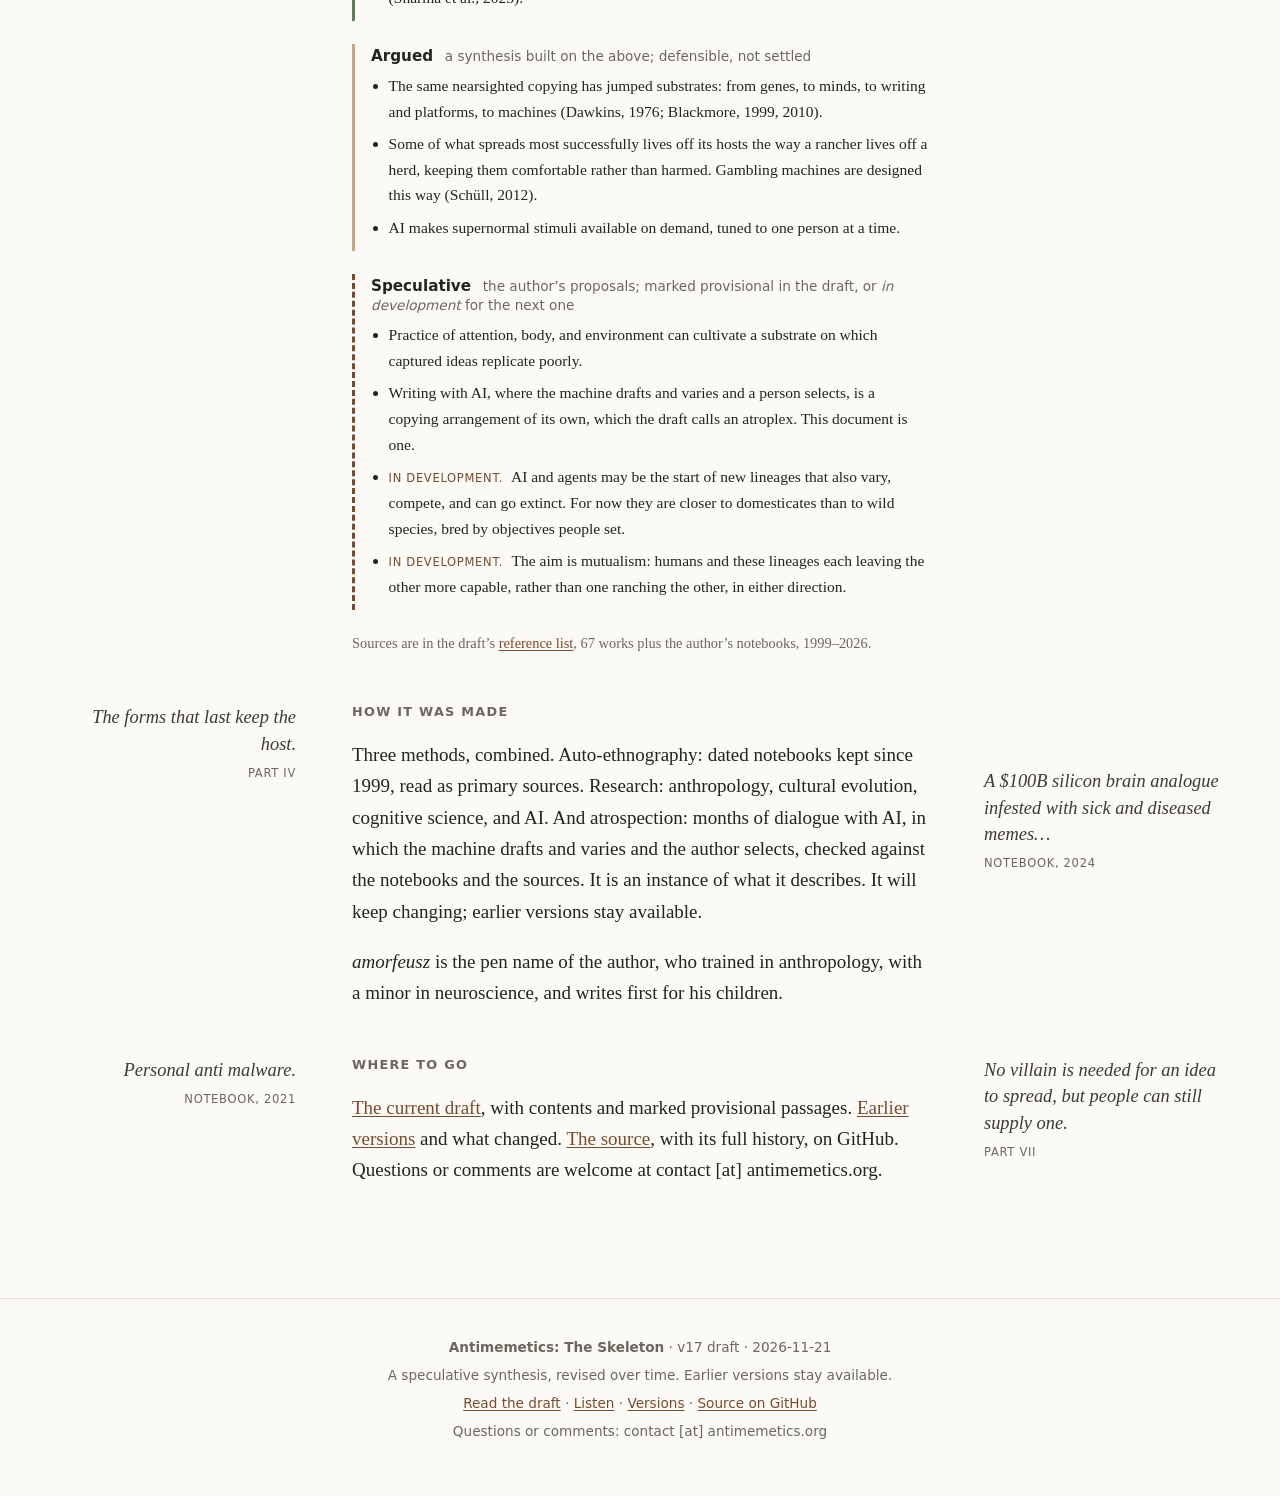
==== commit 3a6ca604: "author clarification" ====
--- a/index.html
+++ b/index.html
@@ -24,6 +24,7 @@
 <header class="landing-header">
   <h1>Antimemetics: The Skeleton</h1>
   <p class="subtitle">A speculative synthesis</p>
+  <p class="byline">by amorfeusz</p>
   <p class="orient"><em>Antimemetics</em>, as meant here: work against copying that captures its hosts unevenly, parasitic rather than mutual, from a single nervous system up to civilizations and the machines now copying alongside them; and an answer to memetics, a science that could not study itself. A working definition, refined with each draft.</p>
   <p class="meta">Draft v17 · 2026-11-21 · revised over time</p>
 </header>
@@ -84,6 +85,7 @@
     <blockquote class="q right t1">A $100B silicon brain analogue infested with sick and diseased memes…<cite>Notebook, 2024</cite></blockquote>
     <h2>How it was made</h2>
     <p>Three methods, combined. Auto-ethnography: dated notebooks kept since 1999, read as primary sources. Research: anthropology, cultural evolution, cognitive science, and AI. And atrospection: months of dialogue with AI, in which the machine drafts and varies and the author selects, checked against the notebooks and the sources. It is an instance of what it describes. It will keep changing; earlier versions stay available.</p>
+    <p><em>amorfeusz</em> is the pen name of the author, who trained in anthropology, with a minor in neuroscience, and writes first for his children.</p>
   </section>
 
   <section>
--- a/style.css
+++ b/style.css
@@ -243,3 +243,5 @@
 .chapters button { all: unset; cursor: pointer; display: flex; gap: .4rem; box-sizing: border-box; width: 100%; padding: .6rem 0; color: var(--text); }
 .chapters button:hover, .chapters button:focus-visible { color: var(--accent); }
 .chapters .ct { flex: 0 0 4.5rem; color: var(--muted); font-variant-numeric: tabular-nums; }
+
+.landing-header .byline { font-family: var(--sans); font-size: .9rem; letter-spacing: .04em; color: var(--muted); margin: .5rem 0 0; }
